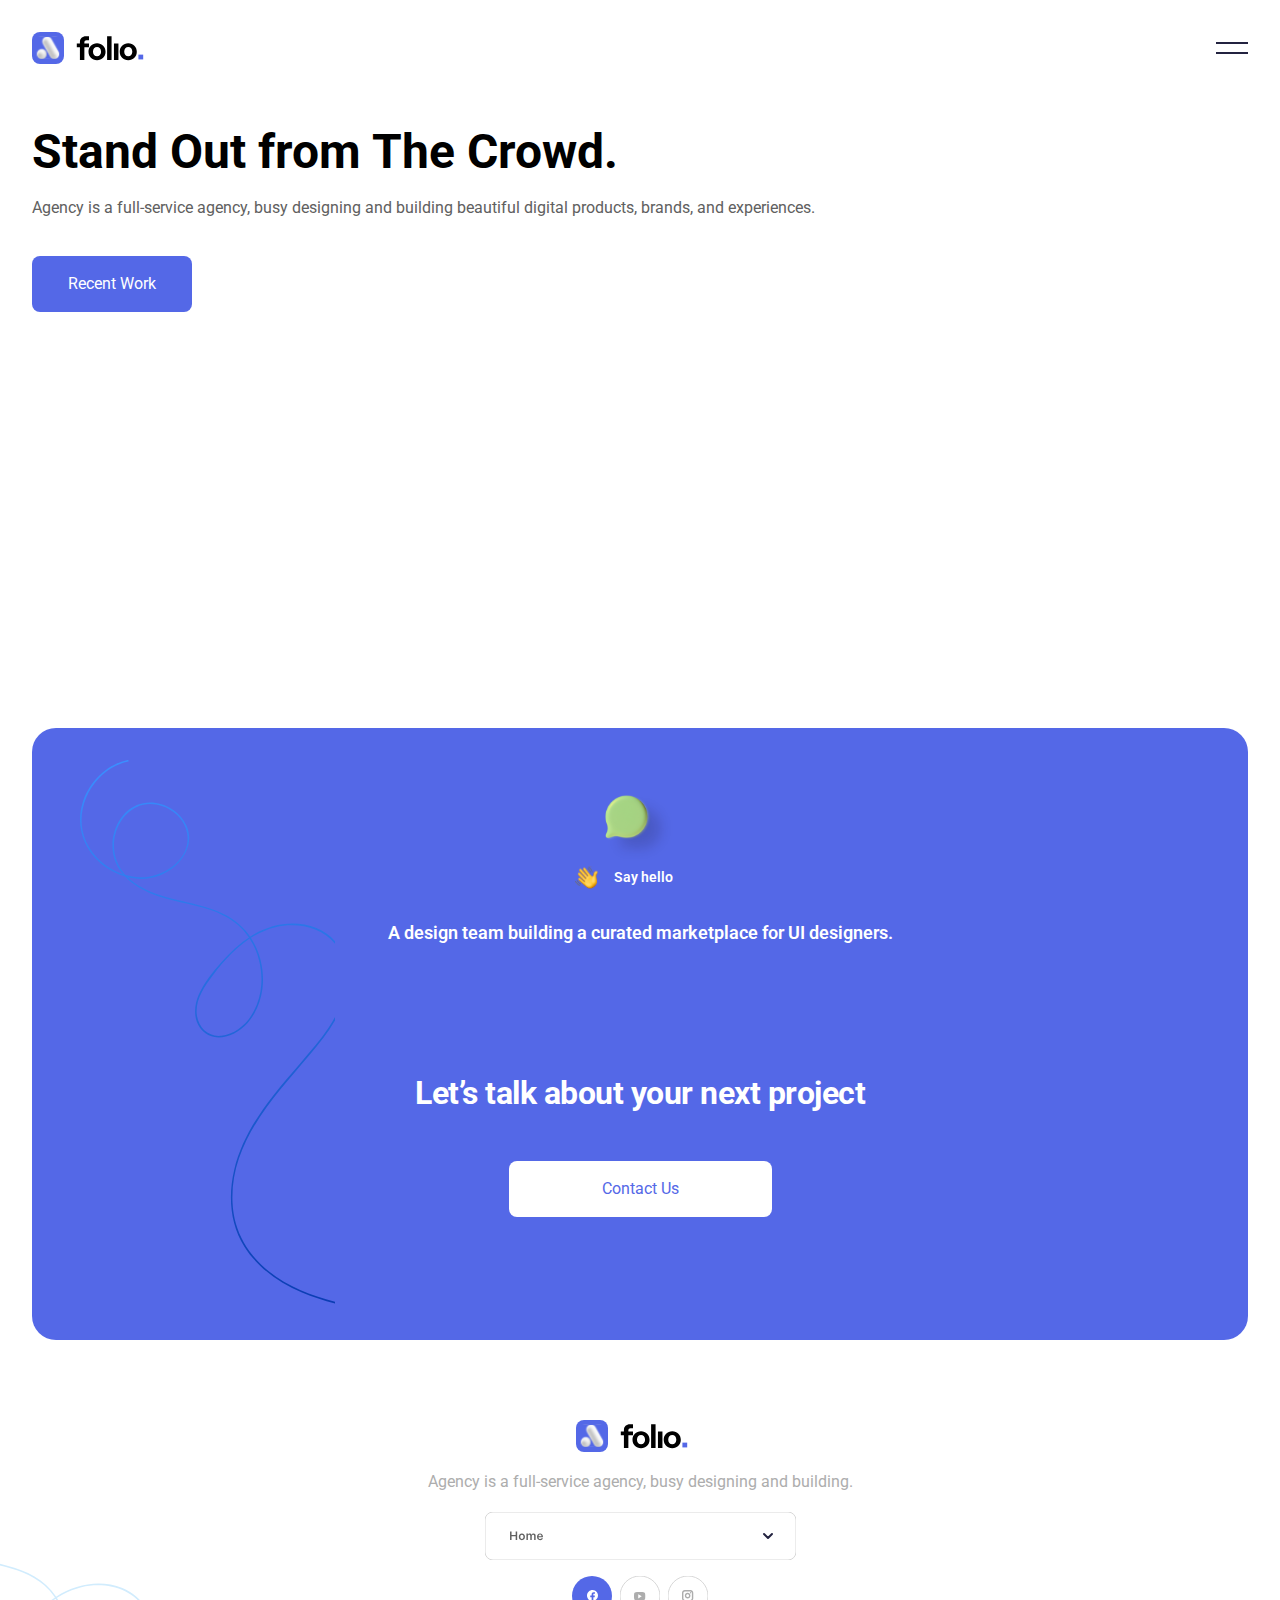
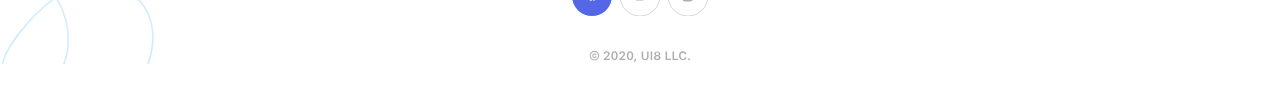
==== index.html @ 6cbe6905 "Desenvolvimento da pagina inicial para o layout mobile" ====
<!DOCTYPE html>
<html lang="en">
<head>
    <meta charset="UTF-8">
    <meta http-equiv="X-UA-Compatible" content="IE=edge">
    <meta name="viewport" content="width=device-width, initial-scale=1.0">
    <title>Folio Agency</title>
    <link rel="stylesheet" href="CSS/style.css">
    <link rel="stylesheet" href="CSS/reset.css">
    <link href="https://fonts.googleapis.com/css2?family=Roboto:ital,wght@0,300;0,400;0,500;0,700;1,400;1,500&display=swap" rel="stylesheet">
</head>
<body>
    <main>
        <header class="cabecalho">
            <img src="./Img/Logo.svg" alt="Logo folio">
            <img src="./Img/burger icon.svg" alt="icone menu">
        </header>
        <section class="secao">
            <h2 class="secao__titulo">Stand Out from The Crowd.</h2>
            <p class="secao__paragrafo">Agency is a full-service agency, busy designing and building beautiful digital products, brands, and experiences.</p>
            <a class="secao__link" href="#">Recent Work</a>
            <img class="imagem-computador" src="./Img/3d + wall.svg" alt="computador">
        </section>
    </main>
    <footer class="rodape">
        <section class="rodape__contato">
            <img class="rodape__balao" src="./Img/SpeachBubble V2.svg" alt="">
            <div class="rodape__saudacao">
                <img class="imagem__saudacao" src="./Img/👋.svg" alt="">
                <p class="rodape__saudacao-paragrafo" >Say hello</p>
            </div>
            <p class="rodape__saudacao-paragrafo2" >A design team building a curated marketplace for UI designers.</p>
            <p class="rodape__contato-paragrafo">Let’s talk about your next project</p>
            <a class="rodape__link" href="">Contact Us</a>
        </section>
        <section class="rodape__redes-sociais">
            <img src="./Img/Logo.svg" alt="">
            <p class="rodape__redes-sociais-paragrafo">Agency is a full-service agency, busy designing and building.</p>
            <img src="./Img/dropdown.svg" alt="">
            <img src="./Img/footer bottom.svg" alt="redes sociais">
        </section>
    </footer>
   
</body>
</html>
---- CSS/style.css ----
main {
    font-family: 'roboto';
}

.cabecalho {
    display: flex;
    justify-content: space-between;
    padding: 2em 2em;
}

.secao {
    padding: 2em 2em;
    position: relative;
}

.secao__titulo {
    font-size: 48px;
    font-weight: 700;
    padding-right: 2em;
}

.secao__paragrafo {
    font-size: 16px;
    font-weight: 400;
    margin-top: 1em;
    color:#606060;
    padding-right: 2em;
    line-height: 2em;
}

.secao__link{
    margin-top: 2em;
    font-size: 16px; 
    height: 56px;
    width: 160px;
    border-radius: 8px;
    background: #5468E7;
    color: #FFFFFF;
    text-decoration: none;
    display: flex;
    justify-content: center;
    align-items: center;

}

.imagem-computador {
    width: 170%;
    position: absolute;
    top: 15em;
    left: -10em;
}

.rodape {
    margin-top: 24em;
    font-family: 'Roboto';
}

.rodape__contato {
    display: flex;
    flex-direction: column;
    align-items: center;
    text-align: center;
    background-color:#5468E7;
    color: #FFFFFF;
    height: 548px;
    padding-top: 4em;
    margin-left: 2em;
    margin-right: 2em;
    border-radius: 24px;
    background-image: url('../Img/line\ 2.svg');
    background-repeat: no-repeat;
    background-position: 3em;
}

.rodape__balao {
    width: 73px;
    display: flex;
    justify-content: center;
}

.rodape__saudacao{
    display: flex;
    margin-right: 2em;
    margin-bottom: 2em;
}

.imagem__saudacao {
   margin-right: 1em;
}

.rodape__saudacao-paragrafo{
    
    font-size: 14px;
    font-weight: 600;
    line-height: 24px;
    letter-spacing: 0px;
    text-align: center;
}

.rodape__saudacao-paragrafo2 {
    font-size: 18px;
    font-weight: 600;
    line-height: 24px;
    letter-spacing: 0px;
    text-align: center;
    padding-left: 2em;
    padding-right:2em;
}

.rodape__contato-paragrafo {
    font-size: 32px;
    font-weight: 700;
    line-height: 40px;
    letter-spacing: -0.5px;
    padding-left: 1em;
    padding-right:1em;
    padding-top: 4em;
}

.rodape__link {
    height: 56px;
    width: 263px;
    border-radius: 0px;
    color: #5468E7;
    background-color: #FFFFFF;
    border-radius: 8px;
    text-decoration: none;
    display: flex;
    justify-content: center;
    align-items: center;
    margin-top: 3em;
}

.rodape__redes-sociais {
    margin-top: 5em;
    display: flex;
    flex-direction: column;
    align-items: center;
    text-align: center;
    gap: 1em;
    margin-bottom: 2em;
    background-image: url('../Img/Path\ Copy.svg');
    background-repeat: no-repeat;
}

.rodape__redes-sociais-paragrafo {
    font-family: 'Roboto';
    font-size: 16px;
    font-weight: 400;
    line-height: 28px;
    letter-spacing: 0px;
    color: #ADADAD;
    padding-left: 2em;
    padding-right:2em;
}
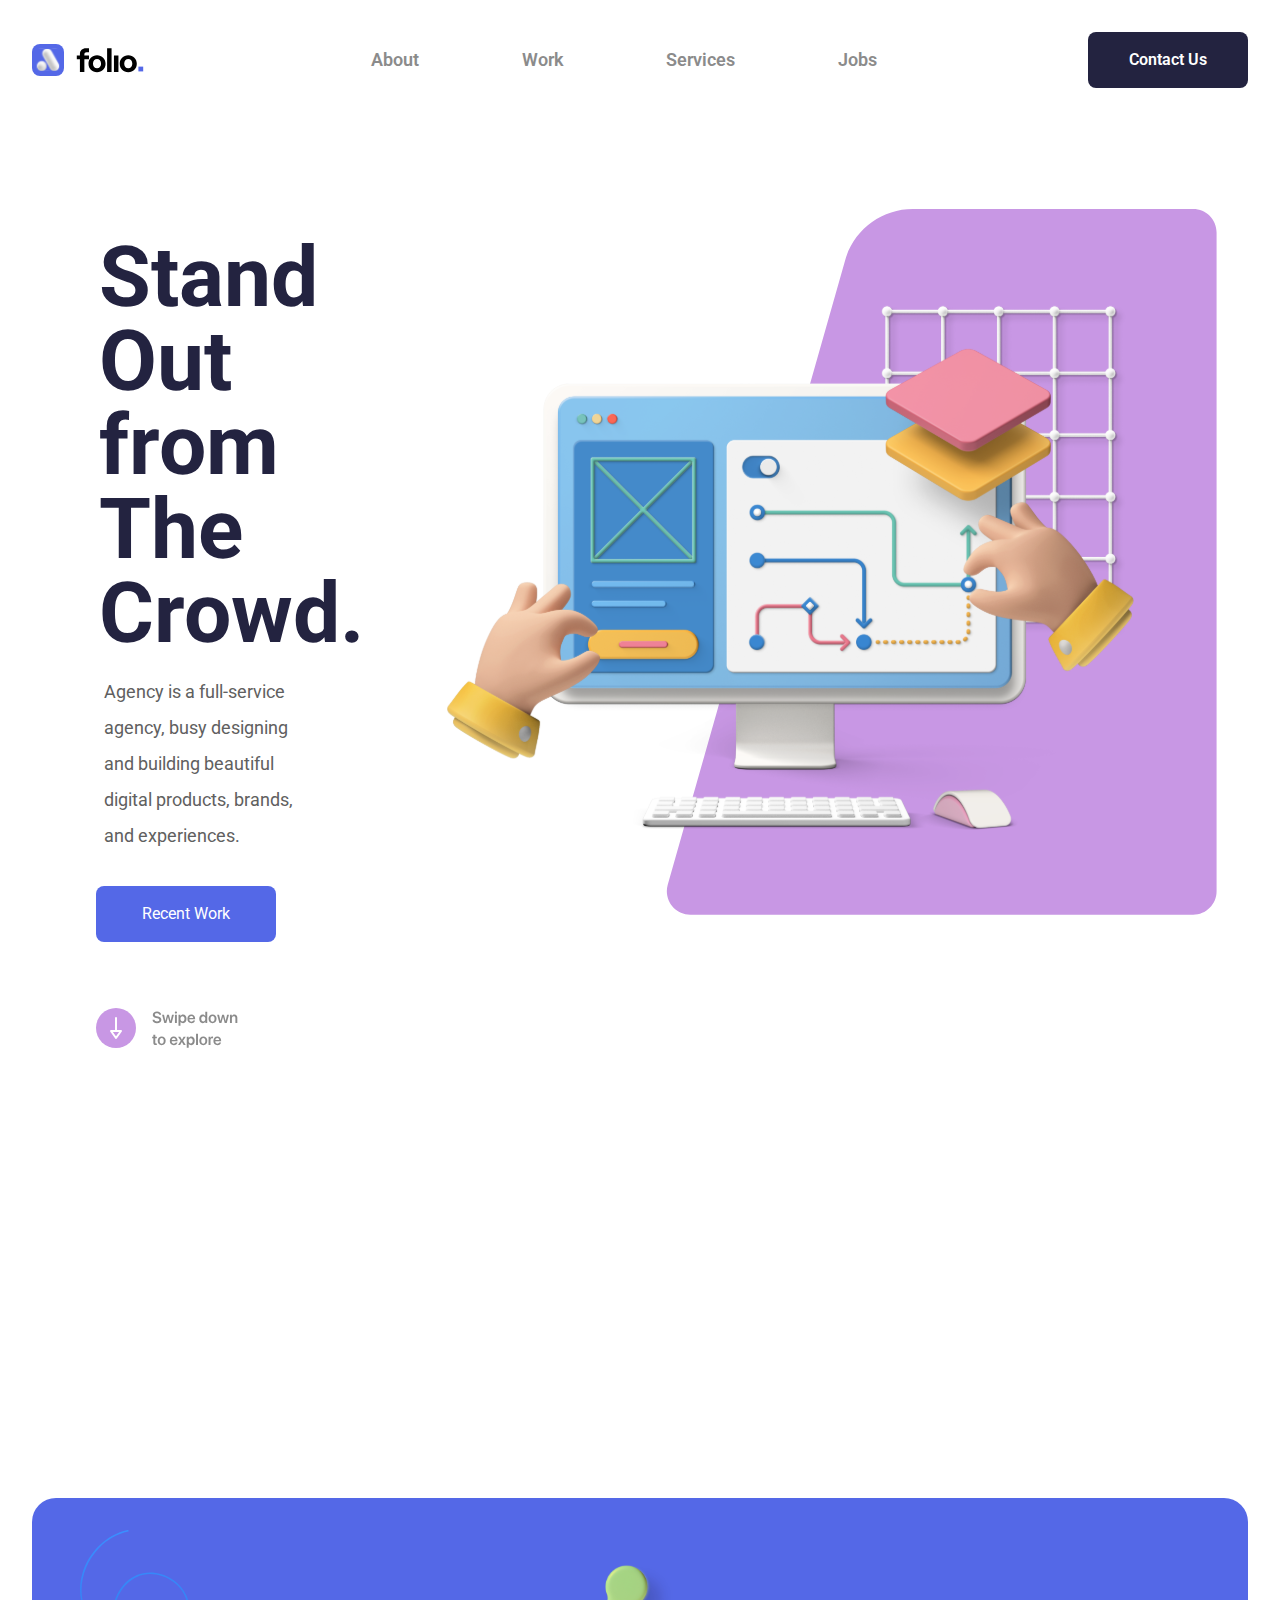
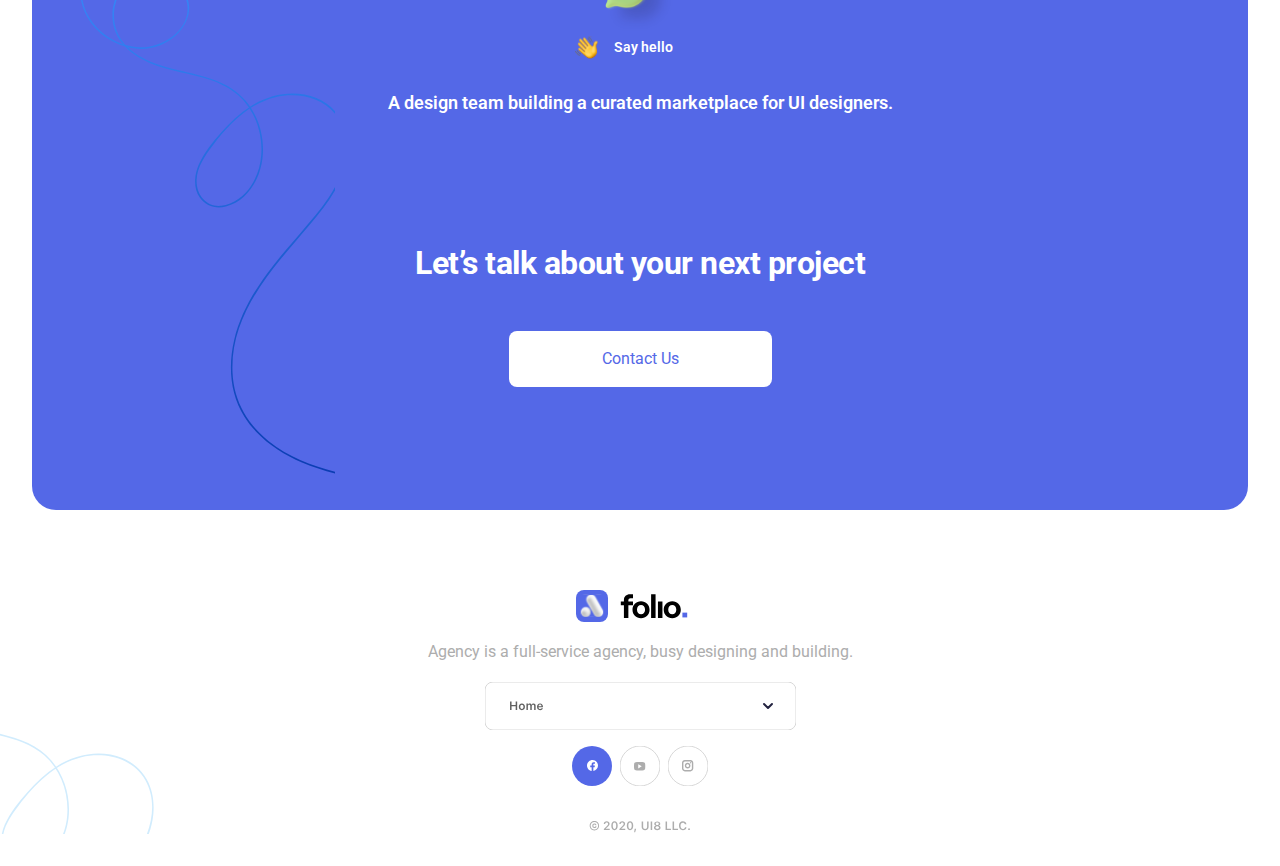
==== commit d5cde98f: "Responsividade para a página inicial" ====
--- a/index.html
+++ b/index.html
@@ -13,14 +13,41 @@
     <main>
         <header class="cabecalho">
             <img src="./Img/Logo.svg" alt="Logo folio">
-            <img src="./Img/burger icon.svg" alt="icone menu">
+            <nav class="cabecalho__navegacao">
+                <ul>
+                    <li>
+                        <a href="../Pages/About.html">About</a>
+                    </li>
+                    <li>
+                        <a href="../Pages/work.html">Work</a>
+                    </li>
+                    <li>
+                        <a href="../Pages/service.html">Services</a>
+                    </li>
+                    <li>
+                        <a href="../Pages/job.html">Jobs</a>
+                    </li>
+                </ul>
+            </nav>
+            <a class="botao-contato-menu" href="#">Contact Us </a>
+           
+            <a class="menu-icone-mobile" href="./Pages/menu.html">
+                <img src="./Img/burger icon.svg" alt="icone menu">
+            </a>
         </header>
         <section class="secao">
             <h2 class="secao__titulo">Stand Out from The Crowd.</h2>
             <p class="secao__paragrafo">Agency is a full-service agency, busy designing and building beautiful digital products, brands, and experiences.</p>
             <a class="secao__link" href="#">Recent Work</a>
-            <img class="imagem-computador" src="./Img/3d + wall.svg" alt="computador">
+            <a href="./Pages/About.html">
+                <img class="proxima-pagina-tablet" src="./Img/scroll down button.svg" alt="">
+            </a>
+            <img class="imagem-computador" src="./Img/3d + wall copy.svg" alt="computador">
+            <img class="imagem-computador-tablet" src="./Img/notebook.svg" alt="">
         </section>
+        <a class="proxima-pagina" href="./Pages/About.html">
+            <img src="./Img/right-hover.svg" alt="">
+        </a>
     </main>
     <footer class="rodape">
         <section class="rodape__contato">
--- a/CSS/style.css
+++ b/CSS/style.css
@@ -1,4 +1,3 @@
-
 
 main {
     font-family: 'roboto';
@@ -8,6 +7,20 @@
     display: flex;
     justify-content: space-between;
     padding: 2em 2em;
+}
+
+/* Página Inicial */
+
+.cabecalho__navegacao {
+    display: none;
+}
+
+.botao-contato-menu{
+    display: none;
+}
+
+.imagem-computador-tablet {
+    display: none;
 }
 
 .secao {
@@ -19,6 +32,7 @@
     font-size: 48px;
     font-weight: 700;
     padding-right: 2em;
+    color: #232340;
 }
 
 .secao__paragrafo {
@@ -46,15 +60,336 @@
 }
 
 .imagem-computador {
-    width: 170%;
+    width: 100%;
     position: absolute;
-    top: 15em;
-    left: -10em;
-}
+    top: 14em;
+    left: 0em;
+}
+
+.proxima-pagina {
+    position:absolute;
+    top:47em;
+    left: 2em;
+}
+
+.proxima-pagina-tablet {
+    display: none;
+}
+
+/* Responsividade para a página inicial */
+
+
+@media screen and (max-width:280px){ 
+
+    .imagem-computador {
+        top:28em;
+        left:0em;
+    }
+
+    .proxima-pagina {
+        top:53em;
+        left: 2em;
+    }  
+
+}
+
+@media screen and (min-width:320px) and (max-width:360px){ 
+    .imagem-computador {
+        top:24em;
+        left:0em;
+    }
+
+    .proxima-pagina {
+        top:52em;
+       
+    }    
+
+}
+
+@media screen and (min-width:768px) and (max-width:912px){ 
+    
+    .secao__titulo {
+        font-size: 64px;
+        padding-right: 5em;
+        margin-left: 0.4em;
+    }
+    
+    .secao__paragrafo {
+        margin-top: 2em;
+        color:#606060;
+        padding-right: 22em;
+        margin-left: 2em;
+    }
+
+    .secao__link {
+        margin-left: 2em;
+    }
+
+    .imagem-computador {
+        display: none;
+    }
+    
+    .imagem-computador-tablet {
+        position: absolute;
+        display:inline;
+        top:-1em;
+        left:3em;
+        width: 100%;
+    }
+
+    .proxima-pagina {
+        display: none;
+    }    
+
+    .proxima-pagina-tablet {
+        display:block;
+        margin-left: 2em;
+        margin-top: 2em;
+    }
+
+    .menu-icone-mobile {
+        display: none;
+    }
+
+    .cabecalho {
+        display: flex;
+        justify-content: space-between;
+        padding: 2em 2em;
+    }
+
+    .cabecalho__navegacao {
+        display: flex;
+        justify-content: space-between;
+        align-items: center;
+        width: 50%;
+    }
+
+    .cabecalho__navegacao ul {
+        display: flex;
+        justify-content: space-around;
+        align-items: center;
+        width: 100%;
+    }
+
+    .cabecalho__navegacao ul li a{
+        font-size: 16px;
+        font-weight: 600;
+        line-height: 22px;
+        text-decoration: none;
+        color: #8B8B8B;
+    }
+    
+    .botao-contato-menu{
+        display: flex;
+        align-items: center;
+        justify-content: center;
+        text-decoration: none;
+        font-size: 16px;
+        font-weight: 600;
+        line-height: 22px;
+        color: #FFFFFF;
+        background-color: #232340;
+        border-radius: 8px;
+        width: 160px;
+        height: 56px;
+    }
+
+}
+
+@media screen and (min-width:913px) and (max-width:1024px){ 
+
+    .secao__titulo {
+        font-size: 84px;
+        padding-right: 5em;
+        margin-left: 0.8em;
+        margin-top: 1em;
+    }
+    
+    .secao__paragrafo {
+        padding-right: 28em;
+        margin-left: 4em;
+        font-size:18px;
+    }
+
+    .secao__link {
+        margin-left: 4em;
+    }
+
+    .imagem-computador {
+        display: none;
+    }
+    
+    .imagem-computador-tablet {
+        position: absolute;
+        display:inline;
+        top:2em;
+        left:4em;
+        width: 100%;
+    }
+    
+    .proxima-pagina {
+        display: none;
+    }    
+
+    .proxima-pagina-tablet {
+        display:block;
+        margin-left: 4em;
+        margin-top: 2em;
+    }
+
+    .menu-icone-mobile {
+        display: none;
+    }
+
+    .cabecalho {
+        display: flex;
+        justify-content: space-between;
+        padding: 2em 2em;
+    }
+
+    .cabecalho__navegacao {
+        display: flex;
+        justify-content: space-between;
+        align-items: center;
+        width: 50%;
+    }
+
+    .cabecalho__navegacao ul {
+        display: flex;
+        justify-content: space-around;
+        align-items: center;
+        width: 100%;
+    }
+
+    .cabecalho__navegacao ul li a{
+        font-size: 16px;
+        font-weight: 600;
+        line-height: 22px;
+        text-decoration: none;
+        color: #8B8B8B;
+    }
+    
+    .botao-contato-menu{
+        display: flex;
+        align-items: center;
+        justify-content: center;
+        text-decoration: none;
+        font-size: 16px;
+        font-weight: 600;
+        line-height: 22px;
+        color: #FFFFFF;
+        background-color: #232340;
+        border-radius: 8px;
+        width: 160px;
+        height: 56px;
+    }
+}
+
+@media screen and (min-width:1025px){
+
+    .secao__titulo {
+        font-size: 84px;
+        padding-right: 10em;
+        margin-left: 0.8em;
+        margin-top: 1em;
+    }
+    
+    .secao__paragrafo {
+        padding-right: 53em;
+        margin-left: 4em;
+        font-size:18px;
+    }
+
+    .secao__link {
+        margin-left: 4em;
+        width: 180px;
+    }
+
+    .imagem-computador {
+        display: none;
+    }
+    
+    .imagem-computador-tablet {
+        position: absolute;
+        display:inline;
+        top:-8em;
+        left:-4em;
+        width: 110%;
+    }
+    
+    .proxima-pagina {
+        display: none;
+    }    
+
+    .proxima-pagina-tablet {
+        display:block;
+        margin-left: 4em;
+        margin-top: 4em;
+    }
+
+    .menu-icone-mobile {
+        display: none;
+    }
+
+    .cabecalho {
+        display: flex;
+        justify-content: space-between;
+        padding: 2em 2em;
+    }
+
+    .cabecalho__navegacao {
+        display: flex;
+        justify-content: space-between;
+        align-items: center;
+        width: 50%;
+    }
+
+    .cabecalho__navegacao ul {
+        display: flex;
+        justify-content: space-around;
+        align-items: center;
+        width: 100%;
+    }
+
+    .cabecalho__navegacao ul li a{
+        font-size: 18px;
+        font-weight: 600;
+        line-height: 22px;
+        text-decoration: none;
+        color: #8B8B8B;
+    }
+    
+    .botao-contato-menu{
+        display: flex;
+        align-items: center;
+        justify-content: center;
+        text-decoration: none;
+        font-size: 16px;
+        font-weight: 600;
+        line-height: 22px;
+        color: #FFFFFF;
+        background-color: #232340;
+        border-radius: 8px;
+        width: 160px;
+        height: 56px;
+    }
+} 
+
+/* footer */
 
 .rodape {
-    margin-top: 24em;
+    margin-top: 26em;
     font-family: 'Roboto';
+}
+
+.rodape-work, .rodape-cta, .rodape-job, .rodape-about {
+    font-family: 'Roboto';
+    margin-top: 4em;
+}
+
+.rodape-about {
+    font-family: 'Roboto';
+    margin-top: 16em;
 }
 
 .rodape__contato {
@@ -122,7 +457,6 @@
 .rodape__link {
     height: 56px;
     width: 263px;
-    border-radius: 0px;
     color: #5468E7;
     background-color: #FFFFFF;
     border-radius: 8px;
@@ -154,4 +488,436 @@
     color: #ADADAD;
     padding-left: 2em;
     padding-right:2em;
-}+}
+
+/* Página Who We Are */
+
+.sobre-principal {
+    background: #232340;
+    margin-bottom: -10em;
+} 
+
+
+.sobre__titulos h3{
+    font-size: 14px;
+    font-weight: 600;
+    line-height: 18px;
+    color: #FFFFFF;
+    margin-bottom: 1em;
+}
+
+.sobre__titulos p{
+    font-size: 40px;
+    font-weight: 700;
+    line-height: 48px;
+    padding-right: 2em;
+    color: #FFFFFF;
+    margin-bottom: 1em;
+    
+}
+
+.sobre__icones {
+    display: flex;
+    justify-content: space-between;
+}
+
+.sobre__imagem-principal {
+    width: 100%;
+}
+.secao__sobre-contato {
+    background: #232340;
+    display: flex;
+    flex-direction: column;
+    align-items: center;
+}
+
+.secao__sobre-contato a {
+    text-decoration: none;
+}
+
+.paragrafo-design{
+    font-size: 24px;
+    font-weight: 700;
+    line-height: 32px;
+    color: #FFFFFF;
+    margin-bottom: 2em;
+}
+
+.paragrafo-design2 {
+    font-size: 16px;
+    font-weight: 400;
+    line-height: 28px;
+    color: #8B8B8B;
+    margin-bottom: 2em;
+}
+
+.secao__sobre-contato-link {
+    display: flex;
+    justify-content: center;
+    align-items: center;
+    height: 56px;
+    width: 160px;
+    border-radius: 8px;
+    background: #5468E7;
+    color: #FFFFFF;
+    margin-bottom: 2em;
+}
+
+/* Página service*/
+
+.servico-principal {
+    background: #EDE5F081;
+}
+
+.servico__titulos h3{
+    font-size: 14px;
+    font-weight: 600;
+    line-height: 18px;
+    color: #5468E7;
+    margin-bottom: 1em;
+}
+
+.servico__titulos p{
+    font-size: 40px;
+    font-weight: 700;
+    line-height: 48px;
+    padding-right: 2em;
+    color: #232340;
+    margin-bottom: 1em;
+    
+}
+
+.secao__cards {
+    padding-bottom: 1em;
+
+}
+
+.cards {
+    display: flex;
+    justify-content: space-evenly;
+    align-items: center;
+    height: 190px;
+    margin-left: 2em;
+    margin-right: 2em;
+    border-radius: 32px;
+    background-color:#FFFFFF;
+    margin-top: 2em;
+    margin-bottom: 2em;
+}
+
+.cards h4 {
+    font-size: 18px;
+    font-weight: 600;
+    line-height: 24px;
+    color:#5468E7;
+}
+
+.card-par {
+    display: flex;
+    justify-content: space-evenly;
+    align-items: center;
+    height: 190px;
+    margin-left: 2em;
+    margin-right: 2em;
+    border-radius: 32px;
+    background-color:#5468E7
+}
+
+.card-par h4 {
+    font-size: 18px;
+    font-weight: 600;
+    line-height: 24px;
+    color:#FFFFFF;
+}
+
+.conquistas {
+    font-family: 'Roboto';
+    margin-bottom: -25em;
+}
+
+.conquistas__titulos {
+    padding: 2em 2em;
+}
+
+.conquistas__titulos h3{
+    font-size: 14px;
+    font-weight: 600;
+    line-height: 18px;
+    color:#232340;
+    margin-bottom: 1em;
+}
+
+.conquistas__titulos p{
+    font-size: 24px;
+    font-weight: 700;
+    line-height: 24px;
+    color: #232340;
+    margin-bottom: 1em;
+    padding-right: 2em;
+}
+
+/* pagina work */
+
+.work__titulos h3{
+    font-size: 14px;
+    font-weight: 600;
+    line-height: 18px;
+    color: #5468E7;
+    margin-bottom: 1em;
+}
+
+.paragrafo-principal{
+    font-size: 40px;
+    font-weight: 700;
+    line-height: 48px;
+    padding-right: 2em;
+    color: #232340;
+    margin-bottom: 1em;
+}
+
+.paragrafo-descritivo {
+    font-size: 16px;
+    font-weight: 400;
+    margin-top: 1em;
+    color:#606060;
+    padding-right: 2em;
+    line-height: 2em;
+}
+
+.imagem__Cards {
+    height: 355px;
+    border-radius: 17px;
+    background-color:#FFBA79;
+    display: flex;
+    justify-content: center;
+    margin-left: 2em;
+    margin-right: 2em;
+}
+
+.descricao__cards {
+    padding: 2em 2em;
+    font-family: 'Roboto';
+}
+
+.descricao__cards-titulo {
+    font-size: 24px;
+    font-weight: 700;
+    line-height: 32px;
+    padding-bottom: 1em;
+}
+
+.descricao__cards-paragrafo {
+    font-size: 16px;
+    font-weight: 400;
+    line-height: 28px;
+    padding-bottom: 1em;
+}
+
+.imagem__cards-2{
+    background: #E8BEFF;
+}
+
+.imagem__cards-3{
+    background: #FFCE79;
+}
+
+.imagem__cards-4{
+    background: #D1ECFD;
+}
+
+.bento-contato {
+    background: #5468E7; 
+    display: flex;
+    justify-content: center;
+    align-items: center;
+    height: 46px;
+    border-radius: 8px;
+    margin-left: 2em;
+    margin-right: 2em;
+    text-decoration: none;
+    color: #FFFFFF;
+}
+
+
+/* Página cta */
+
+.cta__principal {
+    background-image:url('../Img/phone-cta.svg');
+    background-repeat: no-repeat;
+    height: 120vh;
+}
+
+@media screen and (min-width:372px) and (max-width:389px){ 
+    .cta__principal {
+        height: 145vh;
+    }
+}
+
+.cta__titulos {
+    padding:2em 2em;
+}
+
+.cta__titulos h3{
+    font-size: 14px;
+    font-weight: 600;
+    line-height: 18px;
+    color: #FFFFFF;
+    margin-bottom: 1em;
+}
+
+.cta__titulos p{
+    font-size: 48px;
+    font-weight: 700;
+    line-height: 56px;  
+    color: #FFFFFF;
+    margin-bottom: 1em;
+}
+
+.cta__titulos a {
+    height: 46px;
+    width: 143px;
+    border-radius: 8px;
+    background-color: #FFFFFF;
+    display: flex;
+    justify-content: center;
+    align-items: center;
+    text-decoration: none;
+    font-size: 16px;
+    font-weight: 600;
+    color: #5468E7; 
+}
+
+/* Página jobs*/
+
+.principal-emprego {
+   background-color: #EDE5F081;
+   font-family: 'Roboto';
+   padding-bottom: 0.2em;
+   background-image: url('../Img/Path-jobs.svg');
+   background-repeat: no-repeat;
+   background-position-x: 11.2em;
+}
+
+.secao-conteudo {
+    display: flex;
+    flex-direction: column;
+    justify-content: center;
+    padding-left:2em;
+    height: 175px;
+    border-radius: 24px;
+    background-color: #FFFFFF;
+    margin-left: 2em;
+    margin-right: 2em;
+    margin-bottom: 1em;
+   
+}
+
+.emprego__Cards {
+    display: flex;
+    align-items: center;
+    margin-bottom: 1em;
+}
+
+.emprego__Cards h4 {
+    font-size: 24px;
+    font-weight: 700;
+    line-height: 32px;
+    color: #232340;
+}
+
+.secao-conteudo p {
+    font-size: 16px;
+    font-weight: 400;
+    line-height: 28px;
+    color:#606060;
+}
+
+.emprego__cards-notificacao{
+    padding-left: 1em;
+}
+
+.emprego__cards-seta {
+    margin-top: 1em;
+    width: 6%;
+}
+
+.secao-conteudo-imagem {
+    display: flex;
+    margin: 1em 0 1em 2em;
+    background-color:#232340;
+    border-radius: 24px 0 0 24px;
+}
+
+.secao-conteudo-imagem .emprego__Cards {
+    display: flex;
+    flex-direction: column;
+    justify-content: center;
+}
+
+.emprego__Cards-visual {
+    display: flex;
+    flex-direction: column;
+    justify-content: center;
+    padding-left: 2em;
+}
+
+.emprego__Cards-visual h4 {
+    font-size: 23px;
+    font-weight: 700;
+    line-height: 28px;
+    color: #FFFFFF;
+}
+
+.emprego__Cards-visual p {
+    color: #8B8B8B;
+    font-size: 13px;
+    font-weight: 400;
+    line-height: 23px;
+}
+
+.emprego__Cards-visual .emprego__cards-seta {
+    width: 10%;
+}
+
+.emprego__cards-imagem {
+    padding-top: 1em;
+    padding-bottom: 1em;
+    padding-left: 2.5em;
+}
+
+/* Menu */
+
+.menu {
+    height: 100vh;
+    background-color:#232340;
+    background-image: url('../Img/Path\ menu.svg');
+    background-repeat: no-repeat;
+    background-position-x: 6em;
+}
+.conteudo-menu{
+    display: flex;
+    flex-direction: column;
+    justify-content: space-around;
+    height: 80vh;
+    margin-top: 1em;
+}
+
+.menu-navegacao ul li {
+    margin-left: 2em;
+    margin-top: 2em;
+}
+
+.menu-navegacao ul li a {
+    text-decoration: none;
+    font-size: 32px;
+    font-weight: 700;
+    line-height: 40px;
+    color:#595976;
+}
+
+.menu-rodape {
+    margin-left: 2em;
+}
+
+
+
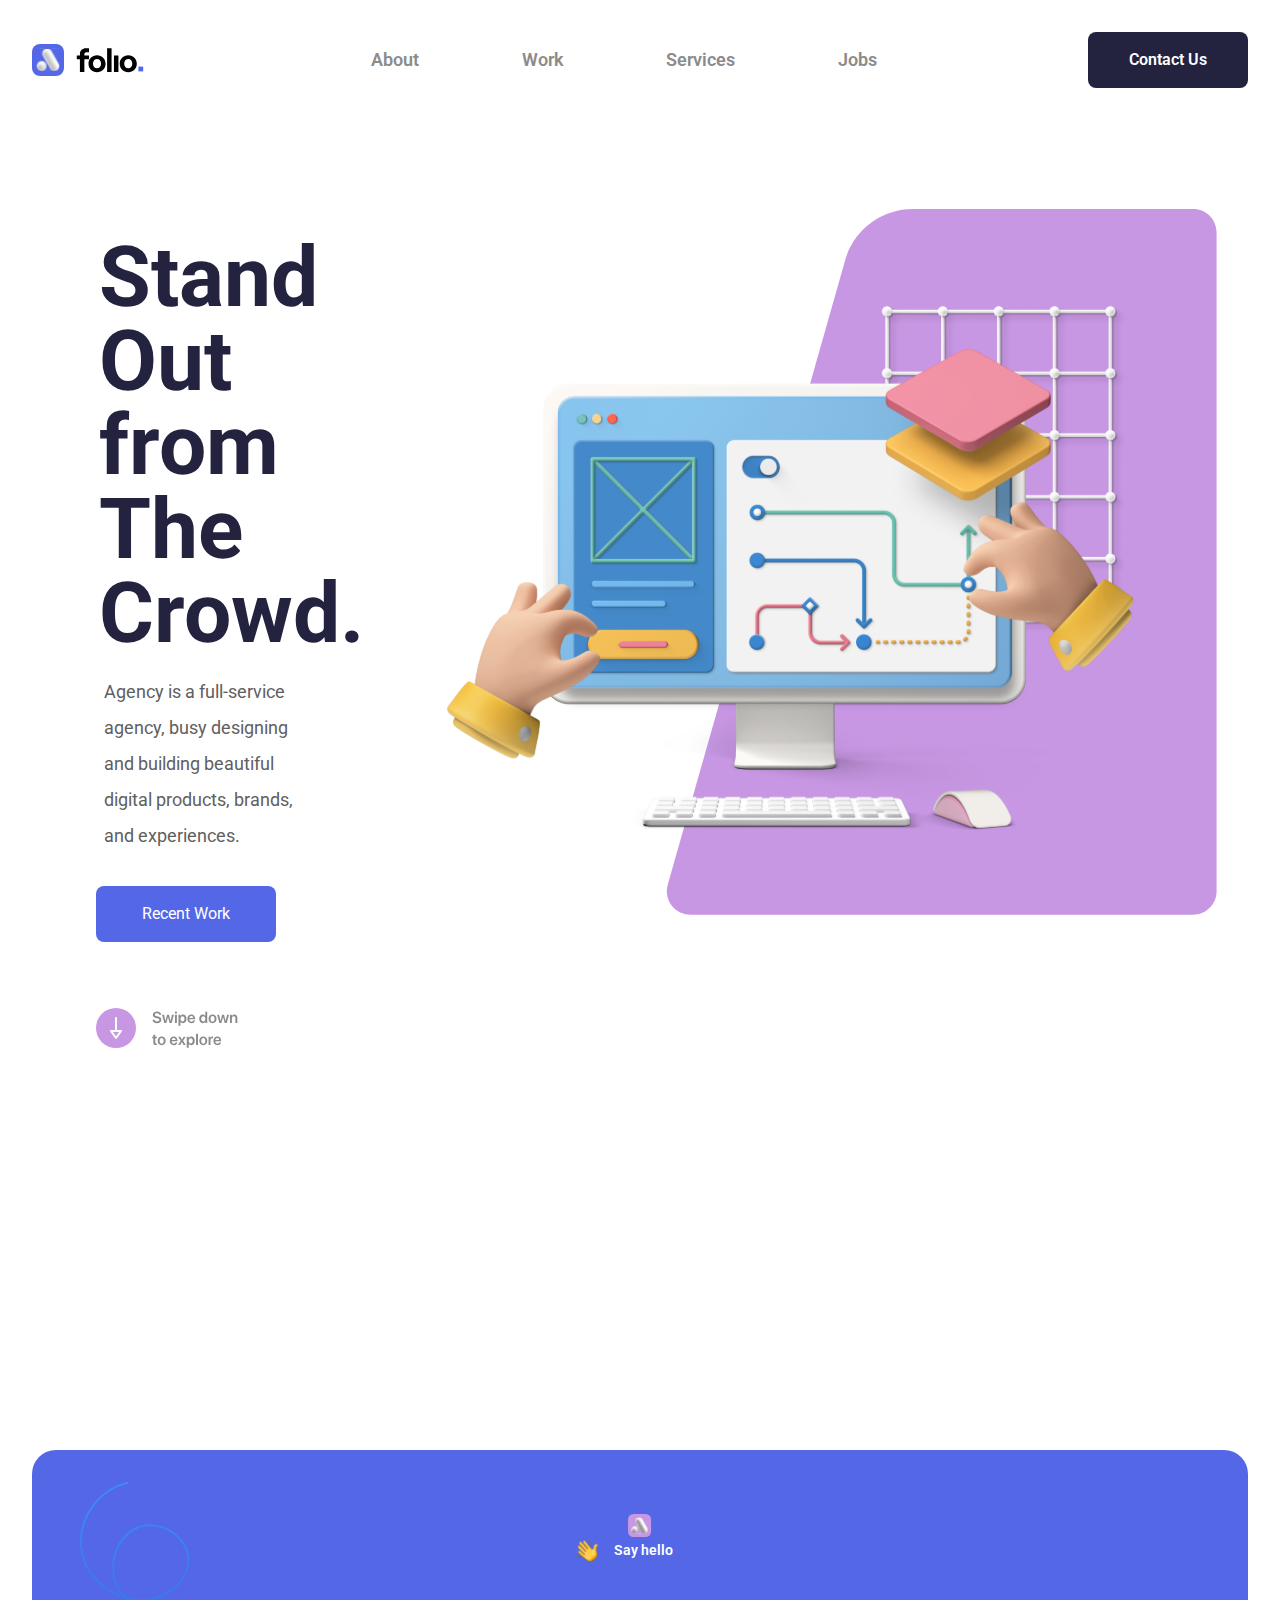
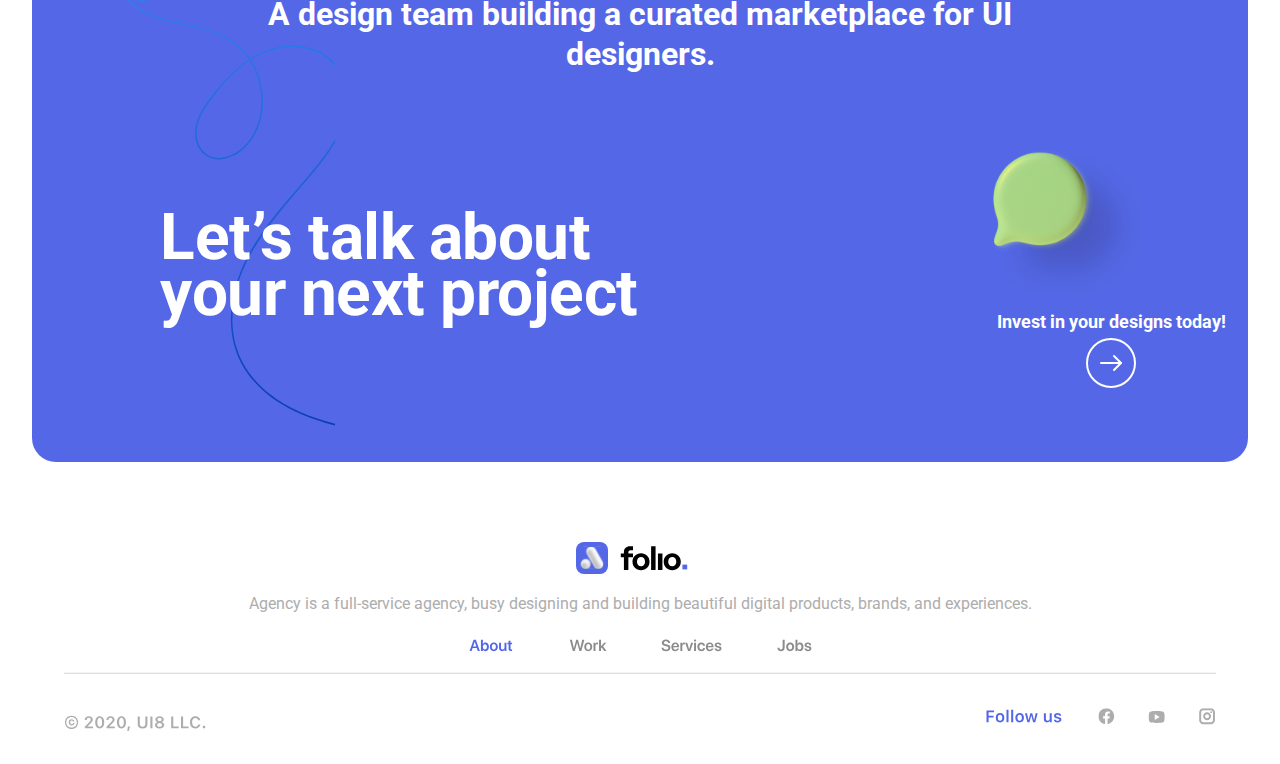
==== commit f3036fa6: "Responsividade para o footer" ====
--- a/index.html
+++ b/index.html
@@ -67,6 +67,37 @@
             <img src="./Img/footer bottom.svg" alt="redes sociais">
         </section>
     </footer>
+
+    <footer class="rodape-tablet">
+        <section class="rodape__contato">
+            <img class="rodape-tablet__balao" src="./Img/logo symbol-footer-tablet.svg" alt="">
+            <div class="rodape__saudacao">
+                <img class="imagem__saudacao" src="./Img/👋.svg" alt="">
+                <p class="rodape__saudacao-paragrafo" >Say hello</p>
+            </div>
+            <div>
+                <p class="rodape-tablet__saudacao-paragrafo2" >A design team building a curated marketplace for UI designers.</p> 
+            </div>
+            <div class="rodape-tablet-divisao">
+                <div>
+                    <p class="rodape-tablet__contato-paragrafo">Let’s talk about your next project</p>
+                </div>
+                <div class="rodape-divisao2">
+                     <img class="rodape-tablet-icone" src="./Img/SpeachBubble V2.svg" alt=""> 
+                    <div class="rodape-tablet-investimento">
+                            <p>Invest in your designs today!</p>
+                            <img src="./Img/Stroke-white.svg" alt="">
+                    </div>
+                </div>  
+            </div>
+        </section>
+        <section class="rodape-tablet__redes-sociais">
+            <img src="./Img/Logo.svg" alt="">
+            <p class="rodape__redes-sociais-paragrafo">Agency is a full-service agency, busy designing and building beautiful digital products, brands, and experiences.</p>
+            <img src="./Img/menu item.svg" alt="">
+            <img class="rodape-direitos-autorais" src="./Img/footer bottom-tablet.svg" alt="redes sociais">
+        </section>
+    </footer>
    
 </body>
 </html>--- a/CSS/style.css
+++ b/CSS/style.css
@@ -73,6 +73,10 @@
 }
 
 .proxima-pagina-tablet {
+    display: none;
+}
+
+.rodape-tablet {
     display: none;
 }
 
@@ -194,6 +198,87 @@
         height: 56px;
     }
 
+    .rodape {
+        display: none;
+    }
+
+    .rodape-tablet {
+        font-family: 'Roboto';
+        margin-top: 8em;
+        display: block;
+    }
+
+    .rodape-tablet__balao{
+        width: 24px;
+        height: 24px;
+        display: flex;
+        justify-content: center;
+    }
+
+    .rodape-tablet__contato-paragrafo{
+        font-size: 48px;
+        font-weight: 700;
+        line-height: 56px;
+        letter-spacing: -0.5px;
+        text-align: left;
+        padding-left: 2em;
+        padding-right: 2em;
+
+    }
+
+    .rodape-tablet__saudacao-paragrafo2 {
+        font-size: 24px;
+        font-weight: 700;
+        line-height: 32px;
+        text-align: center;
+        padding-left: 6em;
+        padding-right:6em;
+    }
+
+    .rodape-tablet-divisao{
+        height: 70%;
+        width: 100%;
+        display: flex;
+        align-items: center;
+    }
+
+    .rodape-divisao2{
+        padding-left: 2em;
+        padding-right: 6em; 
+    }
+
+    .rodape-tablet-investimento {
+        display: flex;
+        flex-direction: column;
+        align-items: center;
+        width: 150%;
+    }
+    .rodape-tablet-investimento p {
+        font-size: 18px;
+        font-weight: 700;
+        line-height: 32px;
+        text-align: left;
+    }
+
+    .rodape-tablet__redes-sociais p{
+        padding-left: 8em;
+        padding-right: 8em;
+    }
+
+    .rodape-tablet__redes-sociais{
+        margin-top: 5em;
+        display: flex;
+        flex-direction: column;
+        align-items: center;
+        text-align: center;
+        gap: 1em;
+        margin-bottom: 2em;
+    }
+
+    .rodape-direitos-autorais {
+        width: 90%;
+    }
+
 }
 
 @media screen and (min-width:913px) and (max-width:1024px){ 
@@ -283,6 +368,88 @@
         width: 160px;
         height: 56px;
     }
+
+    .rodape {
+        display: none;
+    }
+
+    .rodape-tablet {
+        font-family: 'Roboto';
+        margin-top: 8em;
+        display: block;
+    }
+
+    .rodape-tablet__balao{
+        width: 24px;
+        height: 24px;
+        display: flex;
+        justify-content: center;
+    }
+
+    .rodape-tablet__contato-paragrafo{
+        font-size: 64px;
+        font-weight: 700;
+        line-height: 56px;
+        letter-spacing: -0.5px;
+        text-align: left;
+        padding-left: 2em;
+        padding-right: 4em;
+
+    }
+
+    .rodape-tablet__saudacao-paragrafo2 {
+        font-size: 32px;
+        font-weight: 700;
+        line-height: 40px;
+        text-align: center;
+        padding-left: 6em;
+        padding-right:6em;
+    }
+
+    .rodape-tablet-divisao{
+        height: 70%;
+        width: 100%;
+        display: flex;
+        align-items: center;
+    }
+
+    .rodape-divisao2{
+        padding-left: 2em;
+        padding-right: 6em; 
+    }
+
+    .rodape-tablet-investimento {
+        display: flex;
+        flex-direction: column;
+        align-items: center;
+        width: 150%;
+    }
+    .rodape-tablet-investimento p {
+        font-size: 18px;
+        font-weight: 700;
+        line-height: 32px;
+        text-align: left;
+        
+    }
+
+    .rodape-tablet__redes-sociais p{
+        padding-left: 8em;
+        padding-right: 8em;
+    }
+
+    .rodape-tablet__redes-sociais{
+        margin-top: 5em;
+        display: flex;
+        flex-direction: column;
+        align-items: center;
+        text-align: center;
+        gap: 1em;
+        margin-bottom: 2em;
+    }
+
+    .rodape-direitos-autorais {
+        width: 90%;
+    }
 }
 
 @media screen and (min-width:1025px){
@@ -372,6 +539,91 @@
         border-radius: 8px;
         width: 160px;
         height: 56px;
+    }
+
+    .rodape {
+        display: none;
+    }
+
+    .rodape-tablet {
+        font-family: 'Roboto';
+        margin-top: 23em;
+        display: block;
+    }
+
+    .rodape-tablet__balao{
+        width: 24px;
+        height: 24px;
+        display: flex;
+        justify-content: center;
+    }
+
+    .rodape-tablet__contato-paragrafo{
+        font-size: 64px;
+        font-weight: 700;
+        line-height: 56px;
+        letter-spacing: -0.5px;
+        text-align: left;
+        padding-left: 2em;
+        padding-right: 4em;
+
+    }
+
+    .rodape-tablet__saudacao-paragrafo2 {
+        font-size: 32px;
+        font-weight: 700;
+        line-height: 40px;
+        text-align: center;
+        padding-left: 6em;
+        padding-right:6em;
+    }
+
+    .rodape-tablet-divisao{
+        height: 70%;
+        width: 100%;
+        display: flex;
+        align-items: center;
+    }
+
+    .rodape-divisao2{
+        padding-left: 2em;
+        padding-right: 6em; 
+        display: flex;
+        flex-direction: column;
+        justify-content: start;
+    }
+
+    .rodape-tablet-investimento {
+        display: flex;
+        flex-direction: column;
+        align-items: center;
+        width: 150%;
+    }
+    .rodape-tablet-investimento p {
+        font-size: 18px;
+        font-weight: 700;
+        line-height: 32px;
+        text-align: left;
+        
+    }
+
+    .rodape-tablet__redes-sociais p{
+        padding-left: 8em;
+        padding-right: 8em;
+    }
+
+    .rodape-tablet__redes-sociais{
+        margin-top: 5em;
+        display: flex;
+        flex-direction: column;
+        align-items: center;
+        text-align: center;
+        gap: 1em;
+        margin-bottom: 2em;
+    }
+
+    .rodape-direitos-autorais {
+        width: 90%;
     }
 } 
 
@@ -490,6 +742,8 @@
     padding-right:2em;
 }
 
+
+
 /* Página Who We Are */
 
 .sobre-principal {
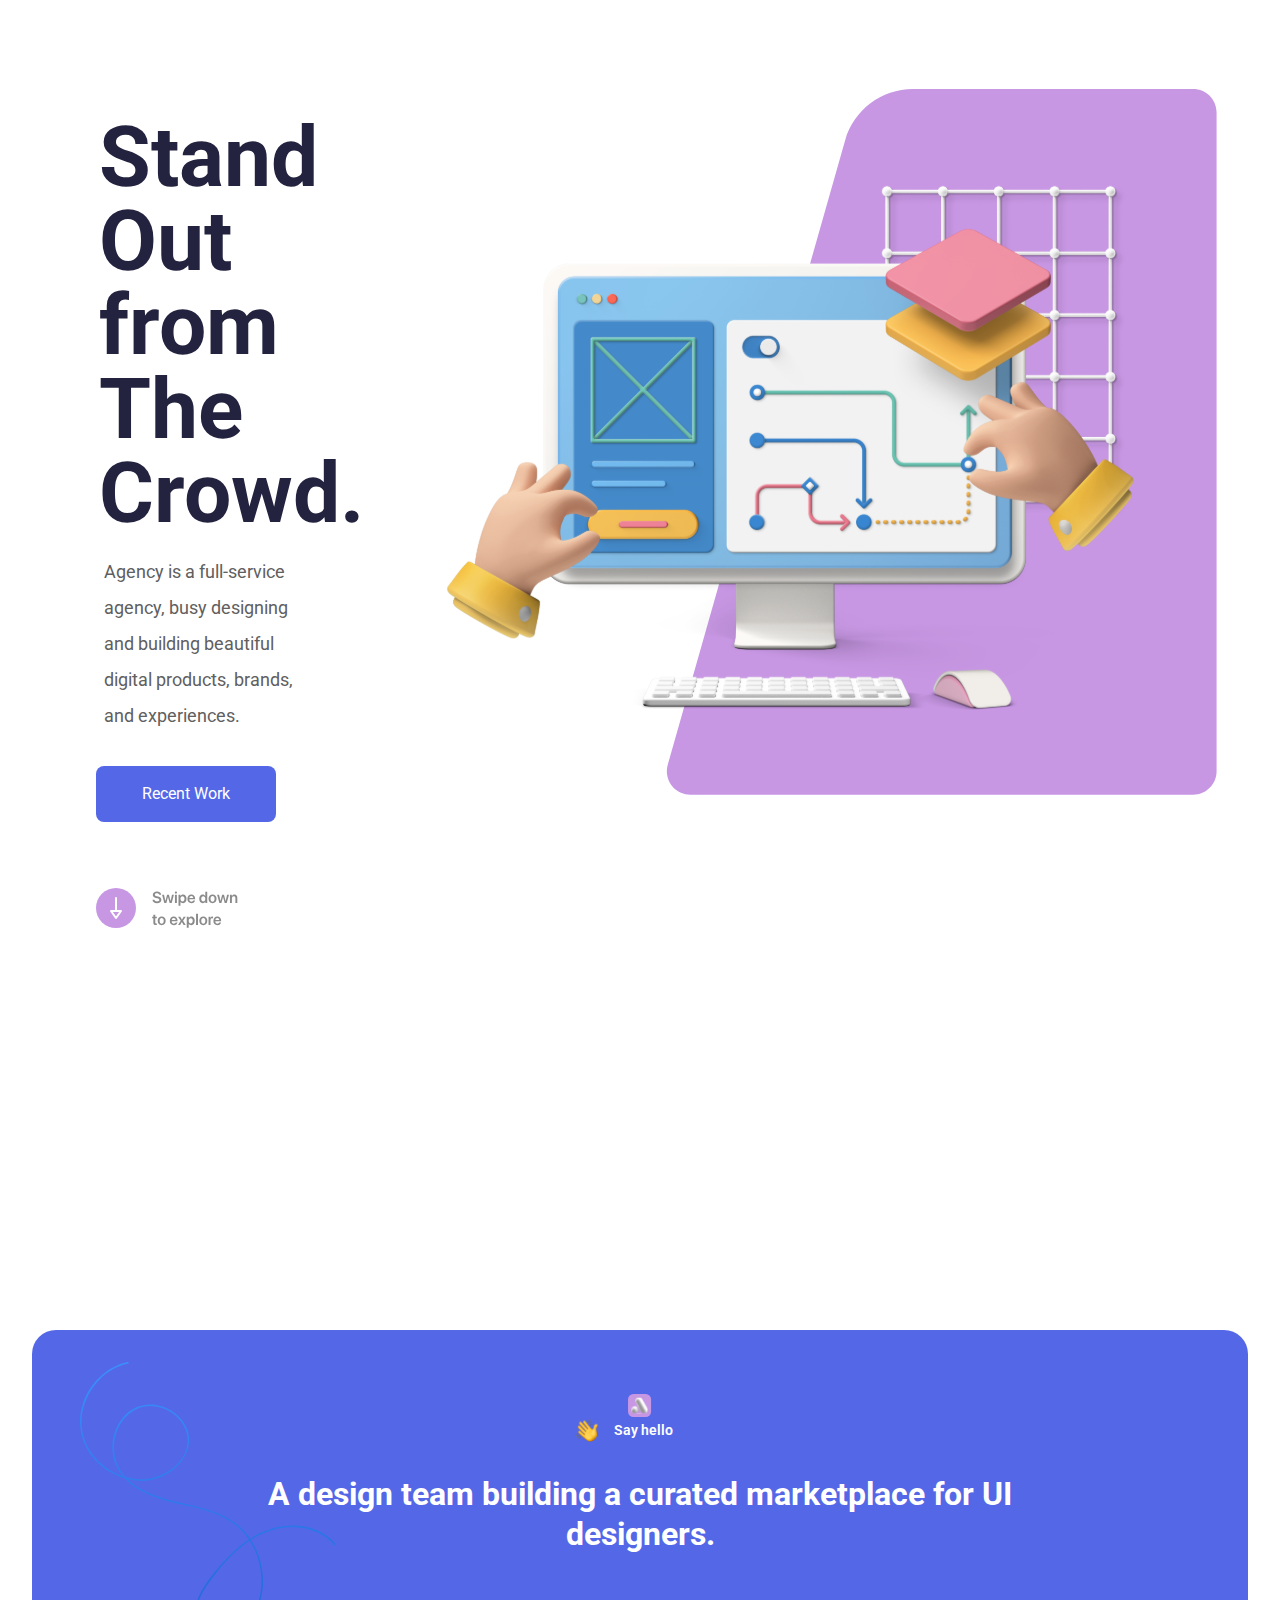
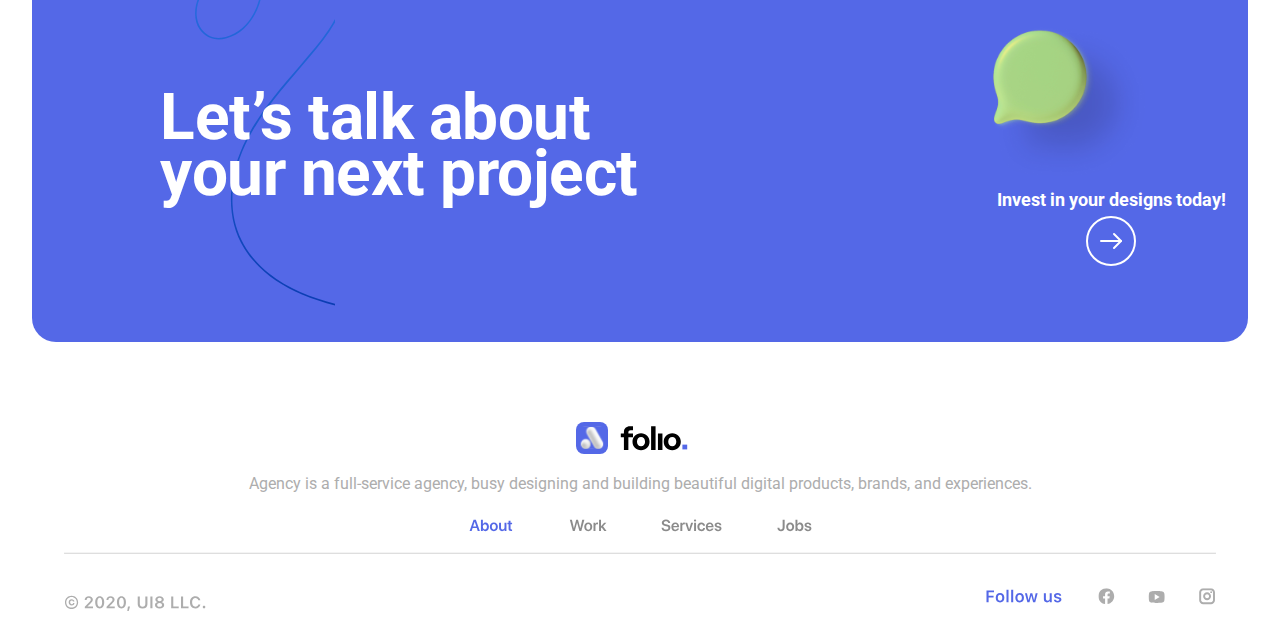
==== commit 6ea73c2a: "Adicionando link e page not found" ====
--- a/index.html
+++ b/index.html
@@ -29,7 +29,7 @@
                     </li>
                 </ul>
             </nav>
-            <a class="botao-contato-menu" href="#">Contact Us </a>
+            <a class="botao-contato-menu" href="error_404.html">Contact Us </a>
            
             <a class="menu-icone-mobile" href="./Pages/menu.html">
                 <img src="./Img/burger icon.svg" alt="icone menu">
@@ -38,7 +38,7 @@
         <section class="secao">
             <h2 class="secao__titulo">Stand Out from The Crowd.</h2>
             <p class="secao__paragrafo">Agency is a full-service agency, busy designing and building beautiful digital products, brands, and experiences.</p>
-            <a class="secao__link" href="#">Recent Work</a>
+            <a class="secao__link" href="error_404.html">Recent Work</a>
             <a href="./Pages/About.html">
                 <img class="proxima-pagina-tablet" src="./Img/scroll down button.svg" alt="">
             </a>
@@ -58,7 +58,7 @@
             </div>
             <p class="rodape__saudacao-paragrafo2" >A design team building a curated marketplace for UI designers.</p>
             <p class="rodape__contato-paragrafo">Let’s talk about your next project</p>
-            <a class="rodape__link" href="">Contact Us</a>
+            <a class="rodape__link" href="error_404">Contact Us</a>
         </section>
         <section class="rodape__redes-sociais">
             <img src="./Img/Logo.svg" alt="">
@@ -86,7 +86,9 @@
                      <img class="rodape-tablet-icone" src="./Img/SpeachBubble V2.svg" alt=""> 
                     <div class="rodape-tablet-investimento">
                             <p>Invest in your designs today!</p>
-                            <img src="./Img/Stroke-white.svg" alt="">
+                            <a href="error_404.html">
+                                <img src="./Img/Stroke-white.svg" alt="">
+                            </a>     
                     </div>
                 </div>  
             </div>
--- a/CSS/style.css
+++ b/CSS/style.css
@@ -56,6 +56,7 @@
     display: flex;
     justify-content: center;
     align-items: center;
+    cursor: pointer;
 
 }
 
@@ -277,9 +278,9 @@
 
     .rodape-direitos-autorais {
         width: 90%;
-    }
-
-}
+    }    
+}
+
 
 @media screen and (min-width:913px) and (max-width:1024px){ 
 
@@ -625,6 +626,8 @@
     .rodape-direitos-autorais {
         width: 90%;
     }
+
+    
 } 
 
 /* footer */
@@ -778,6 +781,19 @@
 .sobre__imagem-principal {
     width: 100%;
 }
+
+.secao__sobre-imagem-responsivo {
+    display: none;
+}
+
+.logo-simbolo-sobre {
+    display: none;
+}
+
+.sobre__conteudo-principal {
+    display: none;
+}
+
 .secao__sobre-contato {
     background: #232340;
     display: flex;
@@ -816,6 +832,131 @@
     color: #FFFFFF;
     margin-bottom: 2em;
 }
+
+/* Responsividade para a página about */
+
+@media screen and (min-width:1024px){ 
+    .cabecalho {
+        display: none;
+    }
+
+    .secao__sobre-imagem {
+        display: none;
+    }
+
+    .sobre-ano {
+        display: none;
+    }
+
+    .secao__sobre-imagem-responsivo {
+        display: inline;
+    }
+
+    .sobre__imagem-principal-responsivo {
+        width: 105%;
+        margin-left: 2.5em;
+        margin-top: -23em;
+    }
+
+    .sobre-principal {
+        padding: 4em;
+        margin-bottom: 10em;
+    }
+
+    .secao__sobre{
+        display: flex;
+        justify-content: space-around;
+    }
+
+    .sobre__titulos p {
+        font-size: 48px;
+        font-weight: 700;
+        line-height: 56px;
+        padding-left: 2em;
+    }
+
+    .sobre__titulos h3 {
+        font-size: 16px;
+        font-weight: 600;
+        line-height: 22px;
+        padding-left: 5em;
+    }
+
+    .logo-simbolo-sobre {
+        display: flex;
+        align-items: center;
+        height: 24px;
+    }
+
+    .sobre__titulos div {
+        display: flex;
+        align-items: center;
+    }
+
+    .secao__sobre-contato {
+        display: flex;
+        flex-direction:row;
+    }
+
+    .sobre__conteudo-principal {
+        display: flex;
+    }
+
+    .sobre__conteudo-principal ul {
+       display: flex;
+       flex-direction: column;
+       justify-content: space-around;
+       align-items: center;
+    }
+
+    .sobre__conteudo-principal ul li{
+        padding-left: 2em;
+        font-size: 12px;
+        font-weight: 600;
+        line-height: 16px;
+        color:#ADADAD;
+    }
+
+    .rodape-about {
+        display: none;
+    }
+}
+
+@media screen and (min-width:1440px){
+
+    .sobre-principal {
+        padding: 8em;
+    }
+
+    .sobre__titulos p {
+        font-size: 64px;
+        font-weight: 700;
+        line-height: 56px;
+        padding-left: 4em;
+    }
+
+    .sobre__titulos h3 {
+        font-size: 18px;
+        font-weight: 600;
+        line-height: 22px;
+        padding-left: 13em;
+    }
+
+    .sobre__imagem-principal-responsivo {
+        width: 115%;
+        margin-left: 10.3em;
+        margin-top: -28em;
+    }
+
+    .sobre__conteudo-principal ul li{
+        padding-left: 2em;
+        font-size: 18px;
+        font-weight: 600;
+        line-height: 16px;
+        color:#ADADAD;
+    }
+
+ }
 
 /* Página service*/
 
@@ -910,6 +1051,93 @@
     padding-right: 2em;
 }
 
+.conquistas__titulos div {
+    display: none;
+}
+
+/* Responsividade página service  */
+
+@media screen and (min-width:768px){
+    .conquistas {
+        margin-bottom: 8em;
+    }
+} 
+
+@media screen and (min-width:1024px){ 
+    .secao__cards {
+        display: flex;
+        justify-content: center;
+        align-items: center;
+    }
+
+    .cards { 
+        margin-left: 0;
+        margin-right: 0;
+        height: 340px;
+        flex-direction: column;
+        width: 20%;
+    }
+
+    .card-par {
+        margin-left: 0;
+        margin-right: 0;
+        height: 340px;
+        width: 20%;
+        flex-direction: column;
+    }
+
+    .servico__titulos{
+        padding-left: 10em;
+        padding-top: 4em;
+    }
+
+    .servico__titulos h3 {
+        font-size: 16px;
+        font-weight: 600;
+        line-height: 22px;
+    }
+
+    .servico__titulos p{
+        font-size: 48px;
+        font-weight: 700;
+        line-height: 56px;
+    }
+
+    .servico__icones{
+        padding-left: 10em;
+        padding-top: 4em;
+    }
+    
+    .conquistas {
+        display: flex;
+        flex-direction: row-reverse;
+        align-items: center;
+        margin-bottom: 2em;
+    }
+
+    .conquistas__titulos div {
+        display: flex;
+        align-items: center;
+        justify-content: space-between;
+        padding-right: 22em;
+        margin-bottom: 2em;
+    }
+
+    .conquistas__titulos h3{
+        font-size: 18px;
+        margin-top: 1.5em;
+    }
+
+    .conquistas__titulos p {
+        padding-right: 6em;
+    }
+
+    .article-telefone {
+        padding-top: 5em;
+        padding-left: 4em;
+    }
+}
+
 /* pagina work */
 
 .work__titulos h3{
@@ -992,6 +1220,117 @@
     color: #FFFFFF;
 }
 
+.contato-trabalho-tablet {
+    display: none;
+}
+
+/* Responsividade para a página work */
+
+@media screen and (min-width:768px) and (max-width:1023px){ 
+
+    .trabalho__titulos{
+        margin-left: 8em;
+    }
+
+    .trabalho__titulos h3{
+        font-size: 16px;
+        font-weight: 600;
+        line-height: 22px;
+        margin-left: -1em;
+        margin-top: 2em;
+    }
+
+    .trabalho-seta-direita {
+        position: absolute;
+        left: 44em;
+        bottom: -12em;
+    }
+
+    .trabalho-contato-conteudo {
+        display: flex;
+        justify-content: space-around;
+        align-items: center;
+    }
+
+    .trabalho__titulos .paragrafo-principal {
+        font-size: 54px;
+    }
+
+    .trabalho__titulos .paragrafo-descritivo {
+        font-size: 16px;
+        padding-right: 12em;
+    }
+
+
+    .trabalho-contato-conteudo a{
+        display: flex;
+        align-items: center;
+        justify-content: center;
+        font-size: 16px;
+        font-weight: 600;
+        line-height: 22px;
+        background: #5468E7;
+        border-radius: 8px;
+        height: 45px;
+        width: 118px;
+        color: #FFFFFF;
+        text-decoration: none;
+        margin-left: -16em;
+    }
+}
+
+@media screen and (min-width:1024px){ 
+
+    .trabalho__titulos{
+        margin-left: 4em;
+    }
+
+    .trabalho__titulos h3{
+        font-size: 16px;
+        font-weight: 600;
+        line-height: 22px;
+        margin-left: -1em;
+        margin-top: 2em;
+    }
+
+    .trabalho-seta-direita {
+        position: absolute;
+        left: 20em;
+        bottom: -12em;
+    }
+
+    .trabalho-contato-conteudo {
+        display: flex;
+        flex-direction: column;
+        justify-content: space-around;
+        align-items: center;
+    }
+
+    .trabalho__titulos .paragrafo-principal {
+        font-size: 64px;
+    }
+
+    .trabalho__titulos .paragrafo-descritivo {
+        font-size: 18px;
+        padding-right: 30em;
+    }
+
+
+    .trabalho-contato-conteudo a{
+        display: flex;
+        align-items: center;
+        justify-content: center;
+        font-size: 16px;
+        font-weight: 600;
+        line-height: 22px;
+        background: #5468E7;
+        border-radius: 8px;
+        height: 45px;
+        width: 118px;
+        color: #FFFFFF;
+        text-decoration: none;
+    }
+}
 
 /* Página cta */
 
@@ -999,12 +1338,6 @@
     background-image:url('../Img/phone-cta.svg');
     background-repeat: no-repeat;
     height: 120vh;
-}
-
-@media screen and (min-width:372px) and (max-width:389px){ 
-    .cta__principal {
-        height: 145vh;
-    }
 }
 
 .cta__titulos {
@@ -1039,6 +1372,79 @@
     font-size: 16px;
     font-weight: 600;
     color: #5468E7; 
+}
+
+/* Responsividade para a Página cta */
+
+@media screen and (min-width:372px) and (max-width:389px){ 
+    .cta__principal {
+        height: 145vh;
+    }
+}
+
+@media screen and (min-width:768px) and (max-width:1023px){ 
+    .cta__principal {
+        background-image:url('../Img/CTA\ -main.svg');
+        background-position: cover;
+        background-repeat: no-repeat;
+        background-size: 100%;
+        margin: 8em 2em -60em 2em;
+    }
+    
+
+    .rodape-cta {
+        display: none;
+    }
+
+    .cta__titulos {
+        display: none;
+    }
+
+
+}
+
+@media screen and (min-width:1024px) and (max-width:1339px){ 
+    .cta__principal {
+        background-image:url('../Img/CTA\ -main.svg');
+        background-position: cover;
+        background-repeat: no-repeat;
+        margin: 8em 2em -60em 2em;
+    }
+
+    .rodape-cta {
+        display: none;
+    }
+
+    .cta__titulos {
+        display: none;
+    }
+
+    .cabecalho {
+        display: none;
+    }
+}
+
+@media screen and (min-width:1440px){ 
+    .cta__principal {
+        background-image:url('../Img/CTA\ -main.svg');
+        background-position: cover;
+        background-size: 100%;
+        background-repeat: no-repeat;
+        margin: 15em 2em -50em 2em ;
+       
+    }
+
+    .rodape-cta {
+        display: none;
+    }
+
+    .cta__titulos {
+        display: none;
+    }
+
+    .cabecalho {
+        display: none;
+    }
 }
 
 /* Página jobs*/
@@ -1139,6 +1545,85 @@
     padding-left: 2.5em;
 }
 
+.rolagem__emprego {
+    display: none;
+}
+
+.emprego__cards-imagem-inteira {
+    display: none;
+}
+
+/* Responsividade para a página jobs */
+
+@media screen and (min-width:768px){
+
+    .conteudo-tablet-emprego{
+        display: flex;
+        padding-top: 4em;
+        padding-left: 4em;
+        padding-right: 4em;
+    }
+    .cabecalho {
+        display: none;
+    }
+
+    .emprego__titulos h3{
+        margin-left: -2em;
+        font-size: 16px;
+    }
+
+    .paragrafo-principal {
+        font-size: 76px;
+        font-weight: 700;
+        line-height: 92px;
+        letter-spacing: -0.5px;
+        margin-top: 0.5em;
+        margin-left: -0.4em;
+       
+    }
+
+    .paragrafo-descritivo {
+        font-size: 16px;
+        font-weight: 400;
+        line-height: 28px;
+        margin-top: -2em;
+        margin-left: -2em;
+    }
+
+    .rolagem__emprego {
+        display: block;
+        margin-top: 4em;
+        margin-left: -2em;
+    }
+
+    .secao-conteudo {
+        width: 350px;
+        margin-left: -4.5em;
+        margin-bottom: 1em;
+    }
+
+    .secao-conteudo-imagem {
+        width: 380px;
+        margin-left: -4.5em;
+        margin-bottom: 1em;
+        border-radius: 24px;
+    }
+
+    .emprego__cards-imagem {
+        display: none;
+    }
+
+    .emprego__cards-imagem-inteira {
+        display: flex;
+        padding: 1em;
+       
+    }
+
+    .rodape-job {
+        display: none;
+    }
+}
+
 /* Menu */
 
 .menu {
